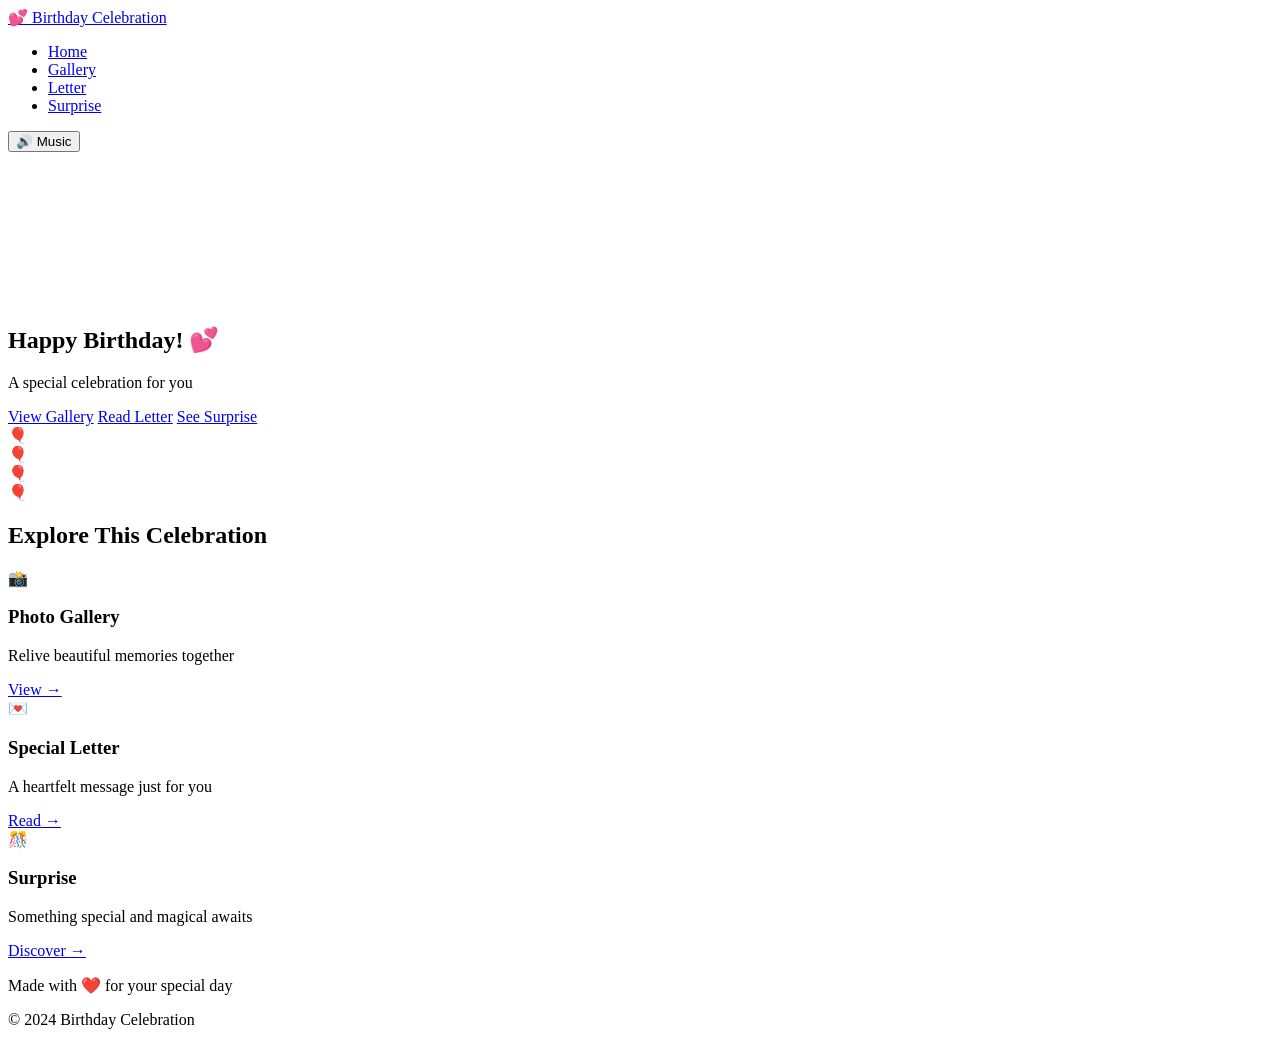
==== index.html @ f7431ed1 "Create main index.html page" ====
<!DOCTYPE html>
<html lang="en">
<head>
    <meta charset="UTF-8">
    <meta name="viewport" content="width=device-width, initial-scale=1.0">
    <title>Happy Birthday! 🎉</title>
    <link rel="stylesheet" href="css/style.css">
    <link rel="stylesheet" href="css/animations.css">
    <link rel="stylesheet" href="css/responsive.css">
</head>
<body>
    <!-- Navigation -->
    <nav class="navbar">
        <div class="nav-container">
            <a href="index.html" class="nav-logo">💕 Birthday Celebration</a>
            <ul class="nav-menu">
                <li class="nav-item">
                    <a href="index.html" class="nav-link active">Home</a>
                </li>
                <li class="nav-item">
                    <a href="gallery.html" class="nav-link">Gallery</a>
                </li>
                <li class="nav-item">
                    <a href="letter.html" class="nav-link">Letter</a>
                </li>
                <li class="nav-item">
                    <a href="surprise.html" class="nav-link">Surprise</a>
                </li>
            </ul>
            <button class="music-toggle" id="musicToggle" title="Toggle Music">
                🔊 Music
            </button>
        </div>
    </nav>

    <!-- Hero Section -->
    <section class="hero">
        <canvas id="particleCanvas"></canvas>
        <div class="hero-content">
            <h1 class="main-title">Happy Birthday! 💕</h1>
            <p class="subtitle">A special celebration for you</p>
            <div class="cta-buttons">
                <a href="gallery.html" class="btn btn-primary">View Gallery</a>
                <a href="letter.html" class="btn btn-secondary">Read Letter</a>
                <a href="surprise.html" class="btn btn-surprise">See Surprise</a>
            </div>
        </div>
        <div class="floating-balloons">
            <div class="balloon balloon-1">🎈</div>
            <div class="balloon balloon-2">🎈</div>
            <div class="balloon balloon-3">🎈</div>
            <div class="balloon balloon-4">🎈</div>
        </div>
    </section>

    <!-- Features Section -->
    <section class="features">
        <h2>Explore This Celebration</h2>
        <div class="features-grid">
            <div class="feature-card">
                <span class="feature-icon">📸</span>
                <h3>Photo Gallery</h3>
                <p>Relive beautiful memories together</p>
                <a href="gallery.html" class="feature-link">View →</a>
            </div>
            <div class="feature-card">
                <span class="feature-icon">💌</span>
                <h3>Special Letter</h3>
                <p>A heartfelt message just for you</p>
                <a href="letter.html" class="feature-link">Read →</a>
            </div>
            <div class="feature-card">
                <span class="feature-icon">🎊</span>
                <h3>Surprise</h3>
                <p>Something special and magical awaits</p>
                <a href="surprise.html" class="feature-link">Discover →</a>
            </div>
        </div>
    </section>

    <!-- Footer -->
    <footer class="footer">
        <p>Made with ❤️ for your special day</p>
        <p class="year">© 2024 Birthday Celebration</p>
    </footer>

    <!-- Audio Element -->
    <audio id="backgroundMusic" loop>
        <source src="assets/music/music.mp3" type="audio/mpeg">
    </audio>

    <script src="js/particles.js"></script>
    <script src="js/music.js"></script>
    <script src="js/main.js"></script>
</body>
</html>
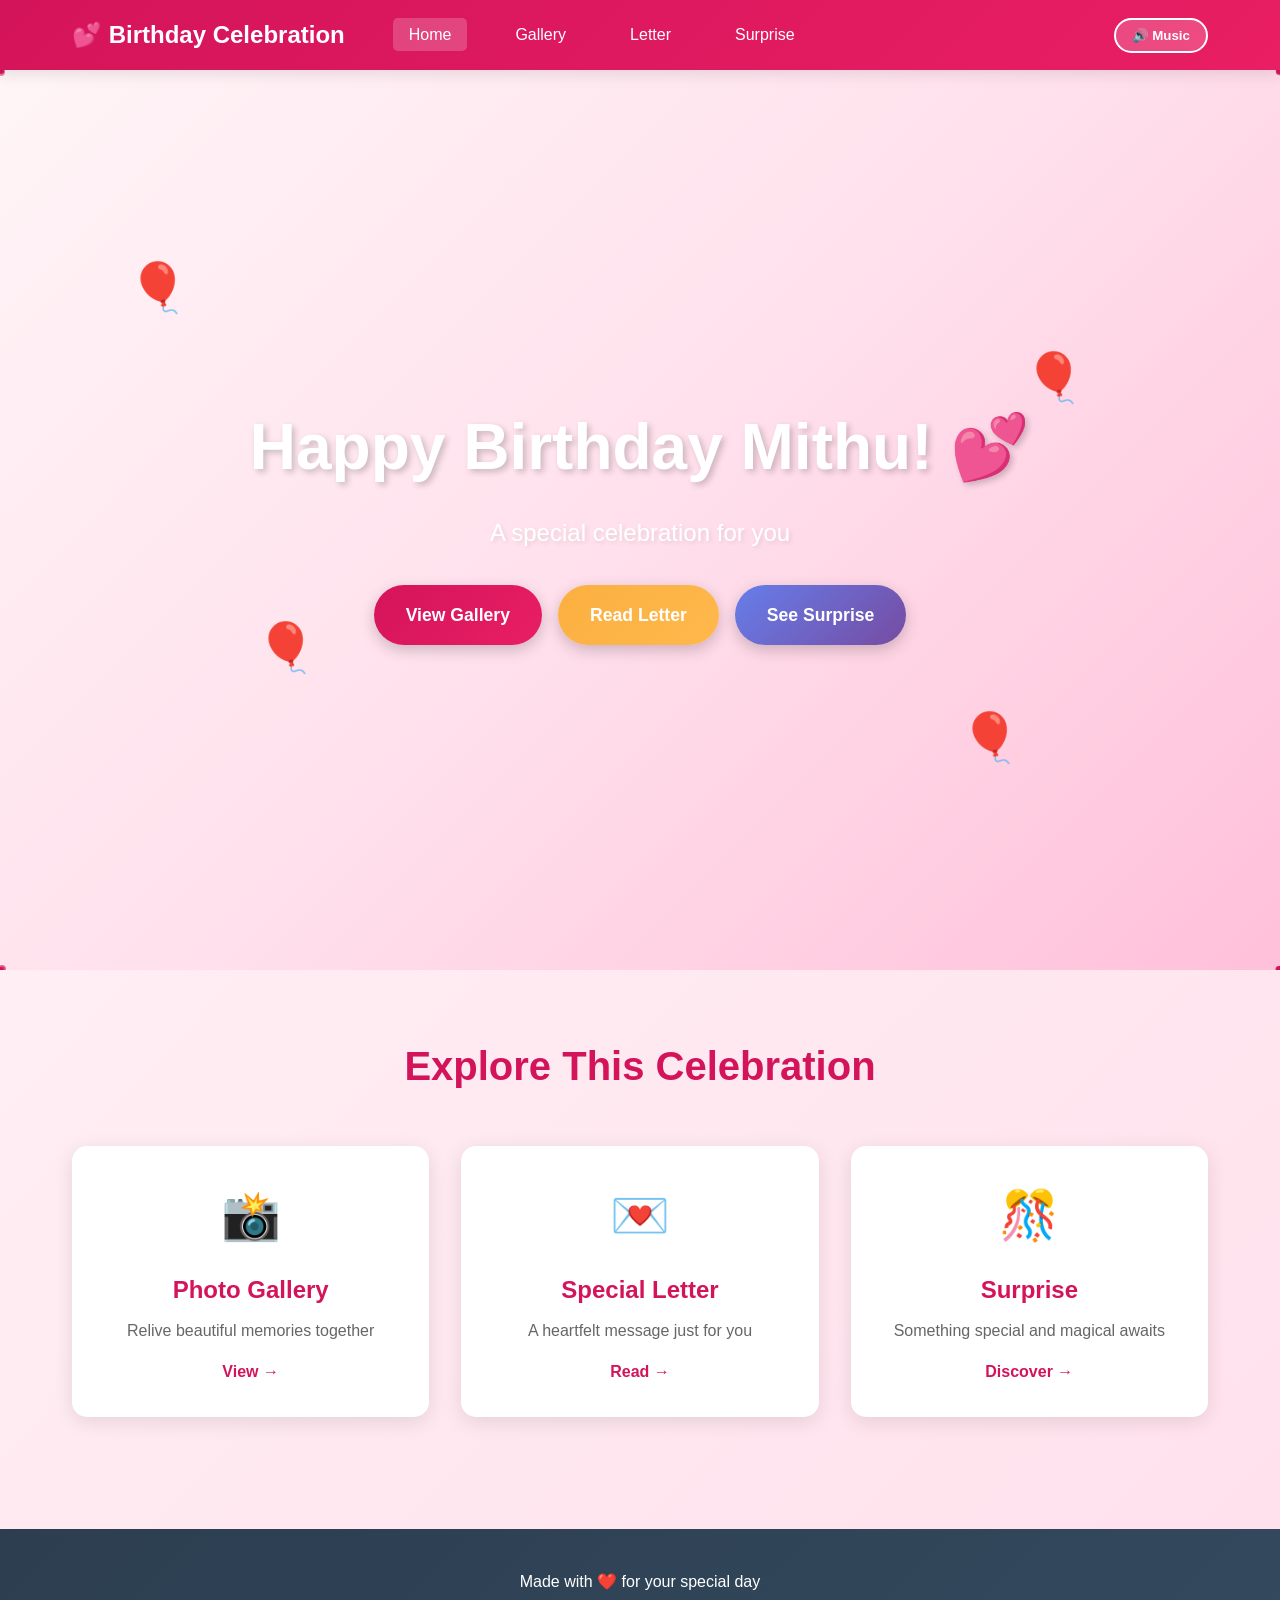
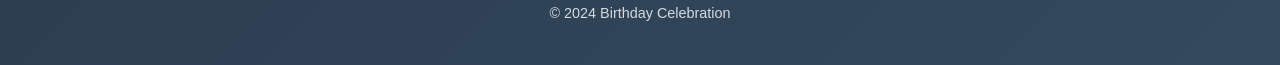
==== commit e5b28ce3: "Update birthday message in index.html" ====
--- a/index.html
+++ b/index.html
@@ -37,7 +37,7 @@
     <section class="hero">
         <canvas id="particleCanvas"></canvas>
         <div class="hero-content">
-            <h1 class="main-title">Happy Birthday! 💕</h1>
+            <h1 class="main-title">Happy Birthday Mithu! 💕</h1>
             <p class="subtitle">A special celebration for you</p>
             <div class="cta-buttons">
                 <a href="gallery.html" class="btn btn-primary">View Gallery</a>
--- a/css/style.css
+++ b/css/style.css
@@ -0,0 +1,787 @@
+* {
+    margin: 0;
+    padding: 0;
+    box-sizing: border-box;
+}
+
+:root {
+    --primary-color: #d4145a;
+    --secondary-color: #fbb040;
+    --dark-color: #2c3e50;
+    --light-color: #ecf0f1;
+    --accent-color: #e91e63;
+    --text-color: #333;
+}
+
+html {
+    scroll-behavior: smooth;
+}
+
+body {
+    font-family: 'Segoe UI', Tahoma, Geneva, Verdana, sans-serif;
+    line-height: 1.6;
+    color: var(--text-color);
+    background: linear-gradient(135deg, #fff5f7 0%, #ffe0ec 100%);
+    min-height: 100vh;
+}
+
+/* Navigation Bar */
+.navbar {
+    background: linear-gradient(135deg, #d4145a 0%, #e91e63 100%);
+    padding: 1rem 0;
+    position: sticky;
+    top: 0;
+    z-index: 1000;
+    box-shadow: 0 4px 15px rgba(0, 0, 0, 0.1);
+}
+
+.nav-container {
+    max-width: 1200px;
+    margin: 0 auto;
+    padding: 0 2rem;
+    display: flex;
+    justify-content: space-between;
+    align-items: center;
+}
+
+.nav-logo {
+    font-size: 1.5rem;
+    font-weight: bold;
+    color: white;
+    text-decoration: none;
+    transition: transform 0.3s ease;
+}
+
+.nav-logo:hover {
+    transform: scale(1.1);
+}
+
+.nav-menu {
+    display: flex;
+    list-style: none;
+    gap: 2rem;
+    flex: 1;
+    margin-left: 3rem;
+}
+
+.nav-link {
+    color: white;
+    text-decoration: none;
+    font-weight: 500;
+    transition: all 0.3s ease;
+    padding: 0.5rem 1rem;
+    border-radius: 5px;
+}
+
+.nav-link:hover,
+.nav-link.active {
+    background: rgba(255, 255, 255, 0.2);
+    transform: translateY(-2px);
+}
+
+.music-toggle {
+    background: rgba(255, 255, 255, 0.2);
+    border: 2px solid white;
+    color: white;
+    padding: 0.5rem 1rem;
+    border-radius: 25px;
+    cursor: pointer;
+    font-weight: 600;
+    transition: all 0.3s ease;
+}
+
+.music-toggle:hover {
+    background: white;
+    color: var(--primary-color);
+}
+
+/* Hero Section */
+.hero {
+    min-height: 100vh;
+    display: flex;
+    align-items: center;
+    justify-content: center;
+    position: relative;
+    overflow: hidden;
+    background: linear-gradient(135deg, #fff5f7 0%, #ffe0ec 50%, #ffc0d9 100%);
+}
+
+#particleCanvas {
+    position: absolute;
+    top: 0;
+    left: 0;
+    width: 100%;
+    height: 100%;
+}
+
+.hero-content {
+    position: relative;
+    z-index: 10;
+    text-align: center;
+    color: white;
+}
+
+.main-title {
+    font-size: 4rem;
+    font-weight: 900;
+    margin-bottom: 1rem;
+    text-shadow: 3px 3px 6px rgba(0, 0, 0, 0.2);
+    animation: slideDown 0.8s ease-out;
+}
+
+.subtitle {
+    font-size: 1.5rem;
+    margin-bottom: 2rem;
+    text-shadow: 2px 2px 4px rgba(0, 0, 0, 0.1);
+    animation: slideUp 0.8s ease-out 0.2s both;
+}
+
+.cta-buttons {
+    display: flex;
+    gap: 1rem;
+    justify-content: center;
+    flex-wrap: wrap;
+    animation: slideUp 0.8s ease-out 0.4s both;
+}
+
+.btn {
+    padding: 1rem 2rem;
+    font-size: 1.1rem;
+    border: none;
+    border-radius: 50px;
+    cursor: pointer;
+    text-decoration: none;
+    font-weight: 600;
+    transition: all 0.3s ease;
+    display: inline-block;
+    text-align: center;
+    box-shadow: 0 5px 15px rgba(0, 0, 0, 0.2);
+}
+
+.btn-primary {
+    background: linear-gradient(135deg, #d4145a 0%, #e91e63 100%);
+    color: white;
+}
+
+.btn-primary:hover {
+    transform: translateY(-3px);
+    box-shadow: 0 8px 25px rgba(212, 20, 90, 0.4);
+}
+
+.btn-secondary {
+    background: linear-gradient(135deg, #fbb040 0%, #ffb84d 100%);
+    color: white;
+}
+
+.btn-secondary:hover {
+    transform: translateY(-3px);
+    box-shadow: 0 8px 25px rgba(251, 176, 64, 0.4);
+}
+
+.btn-surprise {
+    background: linear-gradient(135deg, #667eea 0%, #764ba2 100%);
+    color: white;
+}
+
+.btn-surprise:hover {
+    transform: translateY(-3px);
+    box-shadow: 0 8px 25px rgba(102, 126, 234, 0.4);
+}
+
+.floating-balloons {
+    position: absolute;
+    width: 100%;
+    height: 100%;
+    pointer-events: none;
+}
+
+.balloon {
+    position: absolute;
+    font-size: 3rem;
+    animation: float 3s infinite ease-in-out;
+}
+
+.balloon-1 { left: 10%; top: 20%; animation-delay: 0s; }
+.balloon-2 { left: 80%; top: 30%; animation-delay: 0.5s; }
+.balloon-3 { left: 20%; top: 60%; animation-delay: 1s; }
+.balloon-4 { left: 75%; top: 70%; animation-delay: 1.5s; }
+
+/* Features Section */
+.features {
+    padding: 4rem 2rem;
+    max-width: 1200px;
+    margin: 0 auto;
+}
+
+.features h2 {
+    text-align: center;
+    font-size: 2.5rem;
+    margin-bottom: 3rem;
+    color: var(--primary-color);
+}
+
+.features-grid {
+    display: grid;
+    grid-template-columns: repeat(auto-fit, minmax(280px, 1fr));
+    gap: 2rem;
+}
+
+.feature-card {
+    background: white;
+    padding: 2rem;
+    border-radius: 15px;
+    text-align: center;
+    box-shadow: 0 5px 20px rgba(0, 0, 0, 0.1);
+    transition: all 0.3s ease;
+}
+
+.feature-card:hover {
+    transform: translateY(-10px);
+    box-shadow: 0 15px 40px rgba(0, 0, 0, 0.15);
+}
+
+.feature-icon {
+    font-size: 3rem;
+    display: block;
+    margin-bottom: 1rem;
+}
+
+.feature-card h3 {
+    font-size: 1.5rem;
+    margin-bottom: 0.5rem;
+    color: var(--primary-color);
+}
+
+.feature-card p {
+    color: #666;
+    margin-bottom: 1rem;
+}
+
+.feature-link {
+    color: var(--primary-color);
+    text-decoration: none;
+    font-weight: 600;
+    transition: all 0.3s ease;
+}
+
+.feature-link:hover {
+    color: var(--accent-color);
+    margin-left: 0.5rem;
+}
+
+/* Footer */
+.footer {
+    background: linear-gradient(135deg, #2c3e50 0%, #34495e 100%);
+    color: white;
+    text-align: center;
+    padding: 2rem;
+    margin-top: 3rem;
+}
+
+.footer p {
+    margin: 0.5rem 0;
+}
+
+.year {
+    font-size: 0.9rem;
+    opacity: 0.8;
+}
+
+/* Scrollbar */
+::-webkit-scrollbar {
+    width: 10px;
+}
+
+::-webkit-scrollbar-track {
+    background: var(--light-color);
+}
+
+::-webkit-scrollbar-thumb {
+    background: var(--primary-color);
+    border-radius: 5px;
+}
+
+::-webkit-scrollbar-thumb:hover {
+    background: var(--accent-color);
+}
+
+/* Letter Section */
+.letter-section {
+    padding: 3rem 2rem;
+    min-height: 100vh;
+    display: flex;
+    align-items: center;
+    justify-content: center;
+}
+
+.letter-container {
+    width: 100%;
+    max-width: 600px;
+}
+
+.letter-envelope {
+    background: linear-gradient(135deg, #ff6b9d 0%, #ff8c94 100%);
+    padding: 2rem;
+    border-radius: 10px;
+    cursor: pointer;
+    box-shadow: 0 10px 30px rgba(0, 0, 0, 0.2);
+    transition: all 0.3s ease;
+    text-align: center;
+    min-height: 200px;
+    display: flex;
+    align-items: center;
+    justify-content: center;
+}
+
+.letter-envelope:hover {
+    transform: translateY(-5px);
+    box-shadow: 0 15px 40px rgba(0, 0, 0, 0.3);
+}
+
+.click-text {
+    font-size: 1.3rem;
+    color: white;
+    font-weight: 600;
+}
+
+.letter-content {
+    position: relative;
+    padding: 2rem;
+}
+
+.letter-paper {
+    background: white;
+    padding: 2rem;
+    border-radius: 10px;
+    box-shadow: 0 5px 20px rgba(0, 0, 0, 0.1);
+    animation: slideUp 0.6s ease-out;
+}
+
+.letter-header {
+    text-align: center;
+    border-bottom: 2px solid #d4145a;
+    padding-bottom: 1rem;
+    margin-bottom: 1.5rem;
+}
+
+.letter-header h2 {
+    color: #d4145a;
+    font-size: 1.8rem;
+}
+
+.letter-body p {
+    color: #333;
+    margin-bottom: 1rem;
+    line-height: 1.8;
+    font-size: 1rem;
+}
+
+.letter-footer {
+    display: flex;
+    justify-content: space-around;
+    margin-top: 2rem;
+    font-size: 2rem;
+}
+
+.close-letter {
+    position: absolute;
+    top: 20px;
+    right: 20px;
+    background: #d4145a;
+    color: white;
+    border: none;
+    width: 40px;
+    height: 40px;
+    border-radius: 50%;
+    font-size: 1.5rem;
+    cursor: pointer;
+    transition: all 0.3s ease;
+}
+
+.close-letter:hover {
+    background: #e91e63;
+    transform: scale(1.1);
+}
+
+.next-slide-btn {
+    margin-top: 1.5rem;
+    background: #d4145a;
+    color: white;
+    border: none;
+    padding: 0.8rem 1.5rem;
+    border-radius: 5px;
+    cursor: pointer;
+    font-weight: 600;
+    width: 100%;
+    transition: all 0.3s ease;
+}
+
+.next-slide-btn:hover {
+    background: #e91e63;
+}
+
+/* 10 Things Section */
+.ten-things-section {
+    padding: 3rem 2rem;
+    min-height: 100vh;
+    display: flex;
+    align-items: center;
+    justify-content: center;
+    background: linear-gradient(135deg, #c41e3a 0%, #dc143c 100%);
+}
+
+.back-btn {
+    position: absolute;
+    top: 100px;
+    left: 2rem;
+    background: rgba(255, 255, 255, 0.2);
+    color: white;
+    border: 2px solid white;
+    padding: 0.75rem 1.5rem;
+    border-radius: 25px;
+    cursor: pointer;
+    font-weight: 600;
+    transition: all 0.3s ease;
+}
+
+.back-btn:hover {
+    background: white;
+    color: #d4145a;
+}
+
+.ten-things-container {
+    max-width: 800px;
+    width: 100%;
+    display: grid;
+    grid-template-columns: 1fr 1fr;
+    gap: 2rem;
+    align-items: start;
+}
+
+.ten-things-title {
+    color: white;
+    font-size: 2.5rem;
+    line-height: 1.2;
+    font-weight: 900;
+    text-transform: uppercase;
+    grid-column: 1;
+    text-align: center;
+}
+
+.ten-things-list {
+    grid-column: 2;
+    display: grid;
+    gap: 1.5rem;
+}
+
+.thing-item {
+    background: rgba(255, 255, 255, 0.95);
+    padding: 1.5rem;
+    border-radius: 10px;
+    display: flex;
+    gap: 1rem;
+    box-shadow: 0 5px 15px rgba(0, 0, 0, 0.2);
+    transition: all 0.3s ease;
+}
+
+.thing-item:hover {
+    transform: translateX(5px);
+    box-shadow: 0 8px 20px rgba(0, 0, 0, 0.3);
+}
+
+.number {
+    font-weight: 900;
+    color: #d4145a;
+    font-size: 1.2rem;
+    min-width: 30px;
+}
+
+.thing-item p {
+    color: #333;
+    font-weight: 600;
+    margin: 0;
+}
+
+/* Gallery Section */
+.gallery-section {
+    padding: 3rem 2rem;
+    min-height: 100vh;
+    max-width: 1200px;
+    margin: 0 auto;
+}
+
+.gallery-header {
+    text-align: center;
+    margin-bottom: 3rem;
+    animation: slideDown 0.8s ease-out;
+}
+
+.gallery-header h1 {
+    font-size: 3rem;
+    color: #d4145a;
+    margin-bottom: 0.5rem;
+}
+
+.gallery-header p {
+    font-size: 1.2rem;
+    color: #666;
+}
+
+.gallery-grid {
+    display: grid;
+    grid-template-columns: repeat(auto-fit, minmax(250px, 1fr));
+    gap: 2rem;
+    padding: 2rem;
+}
+
+.gallery-item {
+    position: relative;
+    overflow: hidden;
+    border-radius: 15px;
+    box-shadow: 0 5px 20px rgba(0, 0, 0, 0.1);
+    cursor: pointer;
+    transition: all 0.3s ease;
+    aspect-ratio: 1;
+}
+
+.gallery-item:hover {
+    transform: scale(1.05);
+    box-shadow: 0 10px 30px rgba(212, 20, 90, 0.3);
+}
+
+.gallery-item img {
+    width: 100%;
+    height: 100%;
+    object-fit: cover;
+    transition: transform 0.3s ease;
+}
+
+.gallery-item:hover img {
+    transform: scale(1.1);
+}
+
+.overlay {
+    position: absolute;
+    top: 0;
+    left: 0;
+    right: 0;
+    bottom: 0;
+    background: rgba(212, 20, 90, 0.8);
+    display: flex;
+    align-items: center;
+    justify-content: center;
+    color: white;
+    font-weight: 600;
+    opacity: 0;
+    transition: opacity 0.3s ease;
+}
+
+.gallery-item:hover .overlay {
+    opacity: 1;
+}
+
+/* Lightbox */
+.lightbox {
+    display: none;
+    position: fixed;
+    z-index: 2000;
+    left: 0;
+    top: 0;
+    width: 100%;
+    height: 100%;
+    background: rgba(0, 0, 0, 0.95);
+    animation: fadeIn 0.3s ease-out;
+}
+
+.lightbox.active {
+    display: flex;
+    align-items: center;
+    justify-content: center;
+}
+
+.lightbox-content {
+    max-width: 90%;
+    max-height: 90vh;
+    object-fit: contain;
+}
+
+.close-lightbox {
+    position: absolute;
+    top: 30px;
+    right: 40px;
+    color: white;
+    font-size: 40px;
+    font-weight: bold;
+    cursor: pointer;
+    transition: all 0.3s ease;
+    z-index: 2001;
+}
+
+.close-lightbox:hover {
+    transform: scale(1.2);
+    color: #fbb040;
+}
+
+.lightbox-nav {
+    position: absolute;
+    bottom: 30px;
+    left: 50%;
+    transform: translateX(-50%);
+    display: flex;
+    gap: 20px;
+    z-index: 2001;
+}
+
+.prev-image,
+.next-image {
+    background: rgba(255, 255, 255, 0.2);
+    border: 2px solid white;
+    color: white;
+    padding: 10px 20px;
+    font-size: 1.5rem;
+    cursor: pointer;
+    border-radius: 5px;
+    transition: all 0.3s ease;
+}
+
+.prev-image:hover,
+.next-image:hover {
+    background: white;
+    color: #d4145a;
+    transform: scale(1.1);
+}
+
+/* Surprise Section */
+.surprise-section {
+    min-height: 100vh;
+    display: flex;
+    align-items: center;
+    justify-content: center;
+    position: relative;
+    overflow: hidden;
+    background: linear-gradient(135deg, #667eea 0%, #764ba2 100%);
+}
+
+#fireworksCanvas {
+    position: absolute;
+    top: 0;
+    left: 0;
+    width: 100%;
+    height: 100%;
+}
+
+.surprise-container {
+    position: relative;
+    z-index: 10;
+    text-align: center;
+    display: flex;
+    flex-direction: column;
+    align-items: center;
+    gap: 2rem;
+}
+
+.cake-container {
+    margin-bottom: 1rem;
+}
+
+.cake {
+    width: 200px;
+    height: 200px;
+    position: relative;
+    cursor: pointer;
+    filter: drop-shadow(0 10px 30px rgba(0, 0, 0, 0.3));
+}
+
+.cake-layer {
+    width: 100%;
+    position: absolute;
+    border-radius: 10px;
+}
+
+.cake-bottom {
+    height: 60px;
+    bottom: 0;
+    background: linear-gradient(135deg, #8b4513 0%, #a0522d 100%);
+}
+
+.cake-middle {
+    height: 60px;
+    bottom: 55px;
+    background: linear-gradient(135deg, #ff69b4 0%, #ff1493 100%);
+}
+
+.cake-top {
+    height: 60px;
+    bottom: 110px;
+    background: linear-gradient(135deg, #ff69b4 0%, #ff1493 100%);
+}
+
+.candles {
+    position: absolute;
+    top: -40px;
+    left: 50%;
+    transform: translateX(-50%);
+    display: flex;
+    gap: 20px;
+}
+
+.candle {
+    width: 8px;
+    height: 30px;
+    background: #fff8dc;
+    border-radius: 5px;
+    position: relative;
+}
+
+.flame {
+    width: 10px;
+    height: 15px;
+    background: linear-gradient(to top, #ff8c00, #ffd700);
+    border-radius: 50% 50% 50% 0%;
+    position: absolute;
+    top: -12px;
+    left: 50%;
+    transform: translateX(-50%);
+    animation: flicker 0.4s infinite;
+}
+
+.surprise-content {
+    position: relative;
+    z-index: 20;
+}
+
+.surprise-title {
+    font-size: 3.5rem;
+    color: white;
+    text-shadow: 3px 3px 6px rgba(0, 0, 0, 0.3);
+    margin-bottom: 1rem;
+    animation: slideDown 0.8s ease-out;
+}
+
+.surprise-text {
+    font-size: 1.3rem;
+    color: white;
+    margin-bottom: 2rem;
+    animation: slideUp 0.8s ease-out 0.2s both;
+}
+
+#celebrateBtn {
+    animation: slideUp 0.8s ease-out 0.4s both;
+}
+
+.confetti-container {
+    position: fixed;
+    top: 0;
+    left: 0;
+    width: 100%;
+    height: 100%;
+    pointer-events: none;
+    z-index: 15;
+}
+
+.confetti {
+    position: absolute;
+    width: 10px;
+    height: 10px;
+    opacity: 0.8;
+}
--- a/css/animations.css
+++ b/css/animations.css
@@ -0,0 +1,110 @@
+@keyframes slideDown {
+    from {
+        opacity: 0;
+        transform: translateY(-50px);
+    }
+    to {
+        opacity: 1;
+        transform: translateY(0);
+    }
+}
+
+@keyframes slideUp {
+    from {
+        opacity: 0;
+        transform: translateY(50px);
+    }
+    to {
+        opacity: 1;
+        transform: translateY(0);
+    }
+}
+
+@keyframes float {
+    0%, 100% {
+        transform: translateY(0px) translateX(0px);
+    }
+    50% {
+        transform: translateY(-30px) translateX(10px);
+    }
+}
+
+@keyframes fadeIn {
+    from {
+        opacity: 0;
+    }
+    to {
+        opacity: 1;
+    }
+}
+
+@keyframes pulse {
+    0%, 100% {
+        transform: scale(1);
+    }
+    50% {
+        transform: scale(1.05);
+    }
+}
+
+@keyframes bounce {
+    0%, 100% {
+        transform: translateY(0);
+    }
+    50% {
+        transform: translateY(-20px);
+    }
+}
+
+@keyframes flicker {
+    0%, 100% {
+        opacity: 1;
+    }
+    50% {
+        opacity: 0.7;
+    }
+}
+
+@keyframes rotate {
+    from {
+        transform: rotate(0deg);
+    }
+    to {
+        transform: rotate(360deg);
+    }
+}
+
+@keyframes shake {
+    0%, 100% {
+        transform: translate(0, 0);
+    }
+    25% {
+        transform: translate(-5px, -5px);
+    }
+    50% {
+        transform: translate(5px, 5px);
+    }
+    75% {
+        transform: translate(-5px, 5px);
+    }
+}
+
+@keyframes popIn {
+    0% {
+        opacity: 0;
+        transform: scale(0.5);
+    }
+    100% {
+        opacity: 1;
+        transform: scale(1);
+    }
+}
+
+@keyframes glow {
+    0%, 100% {
+        box-shadow: 0 0 10px rgba(212, 20, 90, 0.5);
+    }
+    50% {
+        box-shadow: 0 0 20px rgba(212, 20, 90, 0.8);
+    }
+}
--- a/css/responsive.css
+++ b/css/responsive.css
@@ -0,0 +1,96 @@
+@media (max-width: 768px) {
+    .nav-menu {
+        gap: 1rem;
+        margin-left: 1rem;
+    }
+
+    .main-title {
+        font-size: 2.5rem;
+    }
+
+    .subtitle {
+        font-size: 1.1rem;
+    }
+
+    .cta-buttons {
+        flex-direction: column;
+        align-items: center;
+    }
+
+    .btn {
+        width: 100%;
+        max-width: 300px;
+    }
+
+    .features h2 {
+        font-size: 2rem;
+    }
+
+    .features-grid {
+        grid-template-columns: 1fr;
+    }
+
+    .ten-things-container {
+        grid-template-columns: 1fr;
+    }
+
+    .ten-things-title {
+        grid-column: 1;
+    }
+
+    .ten-things-list {
+        grid-column: 1;
+    }
+}
+
+@media (max-width: 480px) {
+    .navbar {
+        padding: 0.5rem 0;
+    }
+
+    .nav-container {
+        padding: 0 1rem;
+        flex-wrap: wrap;
+        gap: 1rem;
+    }
+
+    .nav-logo {
+        font-size: 1.2rem;
+    }
+
+    .nav-menu {
+        width: 100%;
+        flex-direction: column;
+        gap: 0.5rem;
+        margin-left: 0;
+    }
+
+    .main-title {
+        font-size: 1.8rem;
+    }
+
+    .subtitle {
+        font-size: 0.95rem;
+    }
+
+    .gallery-grid {
+        grid-template-columns: repeat(2, 1fr);
+        gap: 0.75rem;
+    }
+
+    .letter-section {
+        padding: 1.5rem 1rem;
+    }
+
+    .ten-things-container {
+        padding: 1.5rem 1rem;
+    }
+
+    .ten-things-title {
+        font-size: 1.3rem;
+    }
+
+    .surprise-title {
+        font-size: 1.5rem;
+    }
+}
